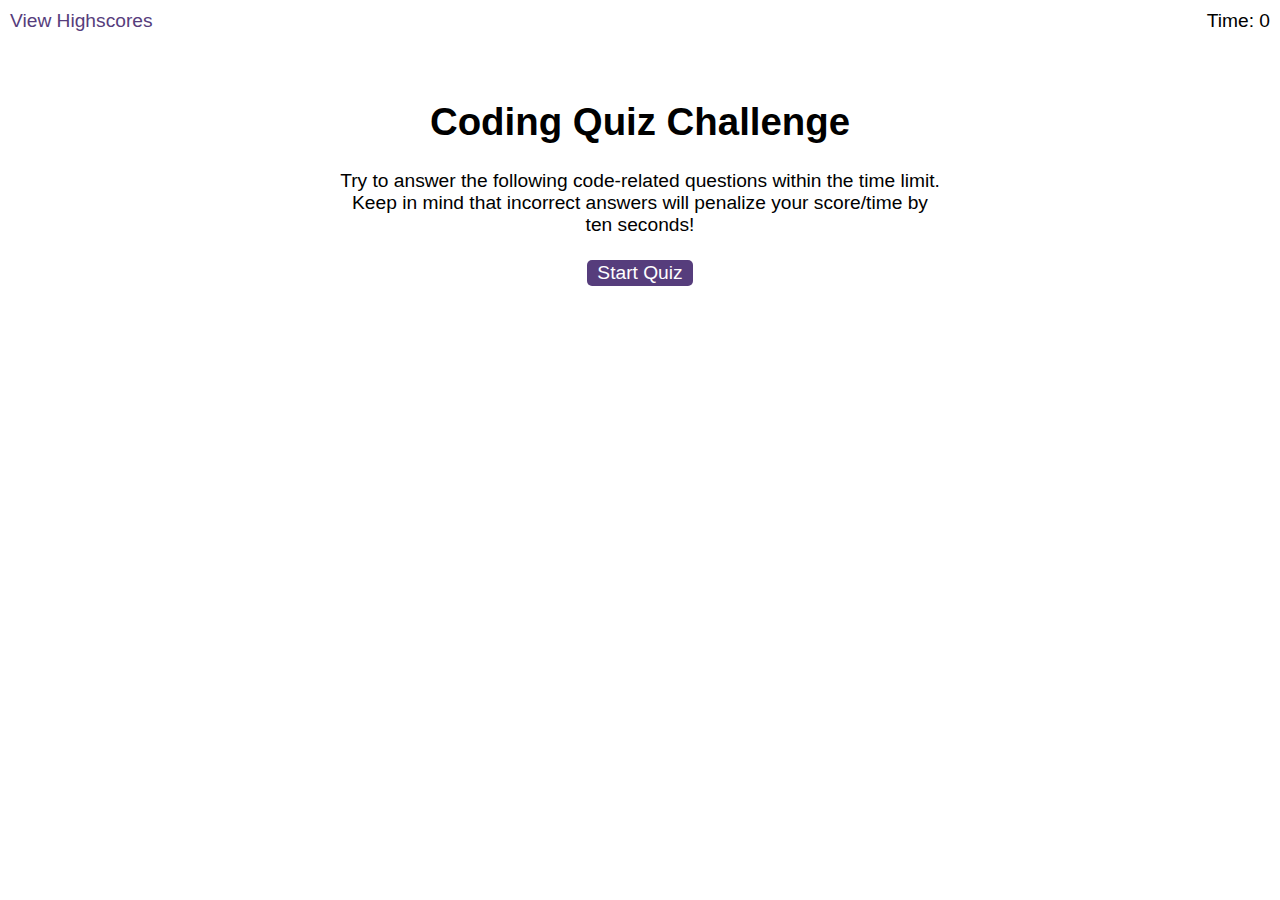
==== index.html @ b517feee "Starter files added" ====
<!DOCTYPE html>
<html lang="en-gb">
  <head>
    <meta charset="UTF-8" />
    <meta name="viewport" content="width=device-width, initial-scale=1.0" />
    <meta http-equiv="X-UA-Compatible" content="ie=edge" />
    <title>Coding Quiz</title>

    <link rel="stylesheet" href="./assets/css/styles.css" />
  </head>

  <body>
    <div class="scores"><a href="highscores.html">View Highscores</a></div>

    <div class="timer">Time: <span id="time">0</span></div>

    <div class="wrapper">
      <div id="start-screen" class="start">
        <h1>Coding Quiz Challenge</h1>
        <p>
          Try to answer the following code-related questions within the time
          limit. Keep in mind that incorrect answers will penalize your
          score/time by ten seconds!
        </p>
        <button id="start">Start Quiz</button>
      </div>

      <div id="questions" class="hide">
        <h2 id="question-title"></h2>
        <div id="choices" class="choices"></div>
      </div>

      <div id="end-screen" class="hide">
        <h2>All done!</h2>
        <p>Your final score is <span id="final-score"></span>.</p>
        <p>
          Enter initials: <input type="text" id="initials" max="3" />
          <button id="submit">Submit</button>
        </p>
      </div>

      <div id="feedback" class="feedback hide"></div>
    </div>

    <script src="./assets/js/questions.js"></script>
    <script src="./assets/js/logic.js"></script>
  </body>
</html>
---- assets/css/styles.css ----
body {
  font-family: Arial;
  font-size: 120%;
}

a {
  color: #563d7c;
  text-decoration: none;
  transition: color 0.1s;
}

a:hover {
  color: #8570a5;
}

button {
  display: inline-block;
  margin: 5px;
  cursor: pointer;
  font-size: 100%;
  background-color: #563d7c;
  border-radius: 5px;
  padding: 2px 10px;
  color: white;
  border: 0;
  transition: background-color 0.1s;
}

button:hover {
  background-color: #8570a5;
}

.choices button {
  display: block;
}

input[type="text"] {
  font-size: 100%;
}

ol {
  padding-left: 0px;
  max-height: 400px;
  overflow: auto;
}

li {
  padding: 5px;
  list-style: decimal inside none;
}

li:nth-child(odd) {
  background-color: #f3edfc;
}

.wrapper {
  margin: 100px auto 0 auto;
  max-width: 600px;
}

.hide {
  display: none;
}

.start {
  text-align: center;
}

.scores {
  position: absolute;
  top: 10px;
  left: 10px;
}

.feedback {
  font-style: italic;
  font-size: 120%;
  margin-top: 20px;
  padding-top: 10px;
  color: gray;
  border-top: 2px solid #ccc;
}

.timer {
  position: absolute;
  top: 10px;
  right: 10px;
}
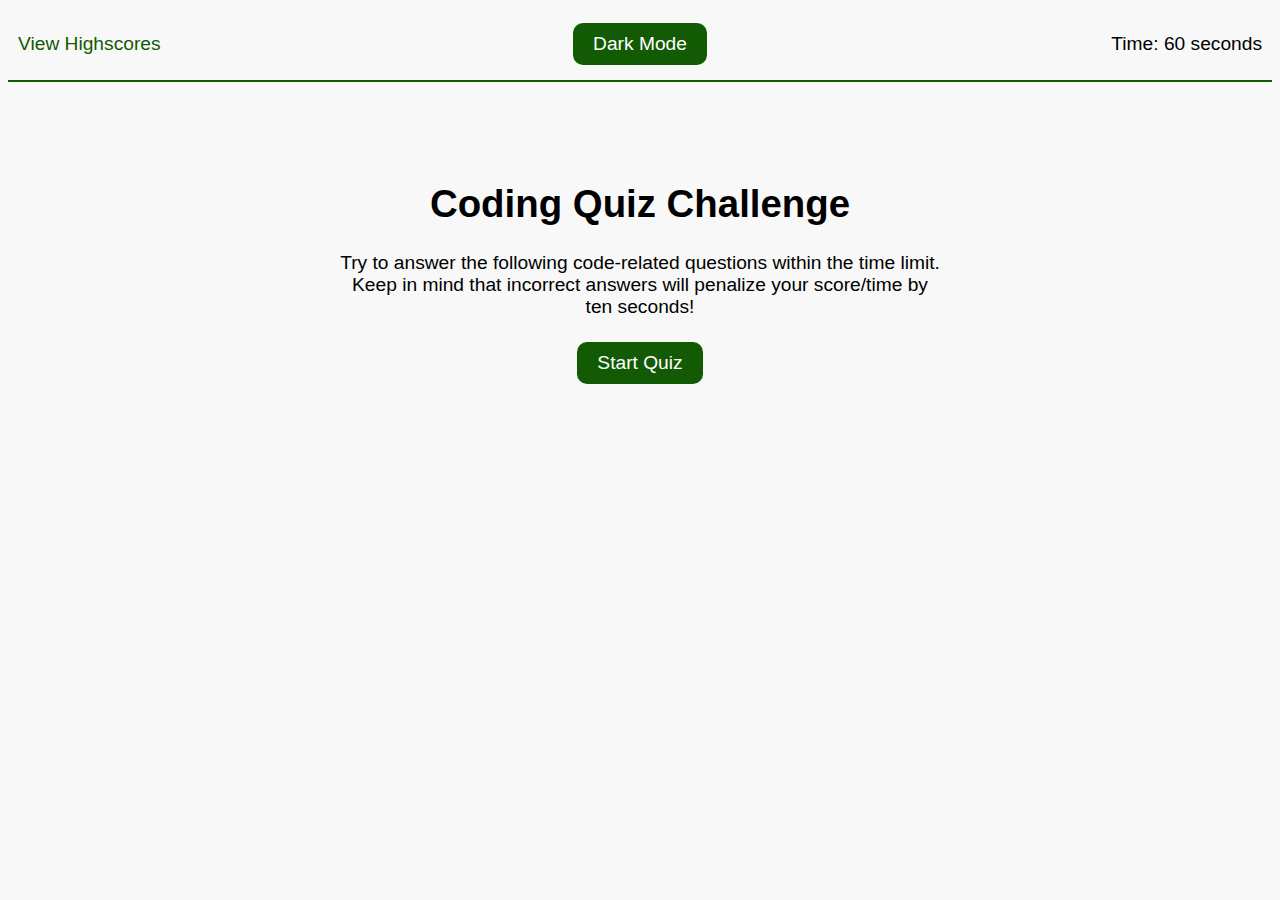
==== commit 677e6095: "Dark mode functionality added" ====
--- a/index.html
+++ b/index.html
@@ -7,15 +7,21 @@
     <title>Coding Quiz</title>
 
     <link rel="stylesheet" href="./assets/css/styles.css" />
+    <script src="./assets/js/dark-mode.js"></script>
   </head>
 
-  <body>
+  <body class="light-mode">
+    <div class="header">
     <div class="scores"><a href="highscores.html">View Highscores</a></div>
 
-    <div class="timer">Time: <span id="time">0</span></div>
+    <div class="mode-btn"><button id="dark-mode-toggle" class="dark-mode-toggle" onclick="toggleDarkMode()">Dark Mode</button></div>
 
+    <div class="timer">Time: <span id="time">60 seconds</span></div>
+    </div>
     <div class="wrapper">
       <div id="start-screen" class="start">
+
+
         <h1>Coding Quiz Challenge</h1>
         <p>
           Try to answer the following code-related questions within the time
--- a/assets/css/styles.css
+++ b/assets/css/styles.css
@@ -4,13 +4,13 @@
 }
 
 a {
-  color: #563d7c;
+  color: #125b04;
   text-decoration: none;
   transition: color 0.1s;
 }
 
 a:hover {
-  color: #8570a5;
+  color: #42a02f;
 }
 
 button {
@@ -18,16 +18,16 @@
   margin: 5px;
   cursor: pointer;
   font-size: 100%;
-  background-color: #563d7c;
-  border-radius: 5px;
-  padding: 2px 10px;
+  background-color: #125b04;
+  border-radius: 10px;
+  padding: 10px 20px;
   color: white;
   border: 0;
   transition: background-color 0.1s;
 }
 
 button:hover {
-  background-color: #8570a5;
+  background-color: #42a02f;
 }
 
 .choices button {
@@ -66,10 +66,32 @@
   text-align: center;
 }
 
+.header {
+  display: flex;
+  justify-content: space-between;
+  align-items: center;
+  padding: 10px;
+  border-bottom: 2px solid #125b04;
+}
+
+.scores,
+.mode-btn,
+.timer {
+  flex: 1;
+}
+
 .scores {
-  position: absolute;
+  text-align: left;
+  width: 100px;
   top: 10px;
-  left: 10px;
+}
+
+.mode-btn {
+  text-align: center;
+}
+
+.timer {
+  text-align: right;
 }
 
 .feedback {
@@ -81,8 +103,39 @@
   border-top: 2px solid #ccc;
 }
 
-.timer {
-  position: absolute;
-  top: 10px;
-  right: 10px;
+
+/* DARK MODE */
+
+body.dark-mode .header {
+  border-bottom: 2px solid #a0a0a0;
 }
+
+body.light-mode {
+  background-color: #f8f8f8;
+  color: #000;
+}
+
+body.dark-mode {
+  background-color: #333;
+  color: #fff;
+}
+
+.dark-mode a {
+  color: #a0a0a0;
+}
+
+.dark-mode a:hover {
+  color: #c0c0c0;
+}
+
+.dark-mode button {
+  background-color: #a0a0a0;
+}
+
+.dark-mode button:hover {
+  background-color: #c0c0c0;
+}
+
+.dark-mode li:nth-child(odd) {
+  background-color: #333;
+}
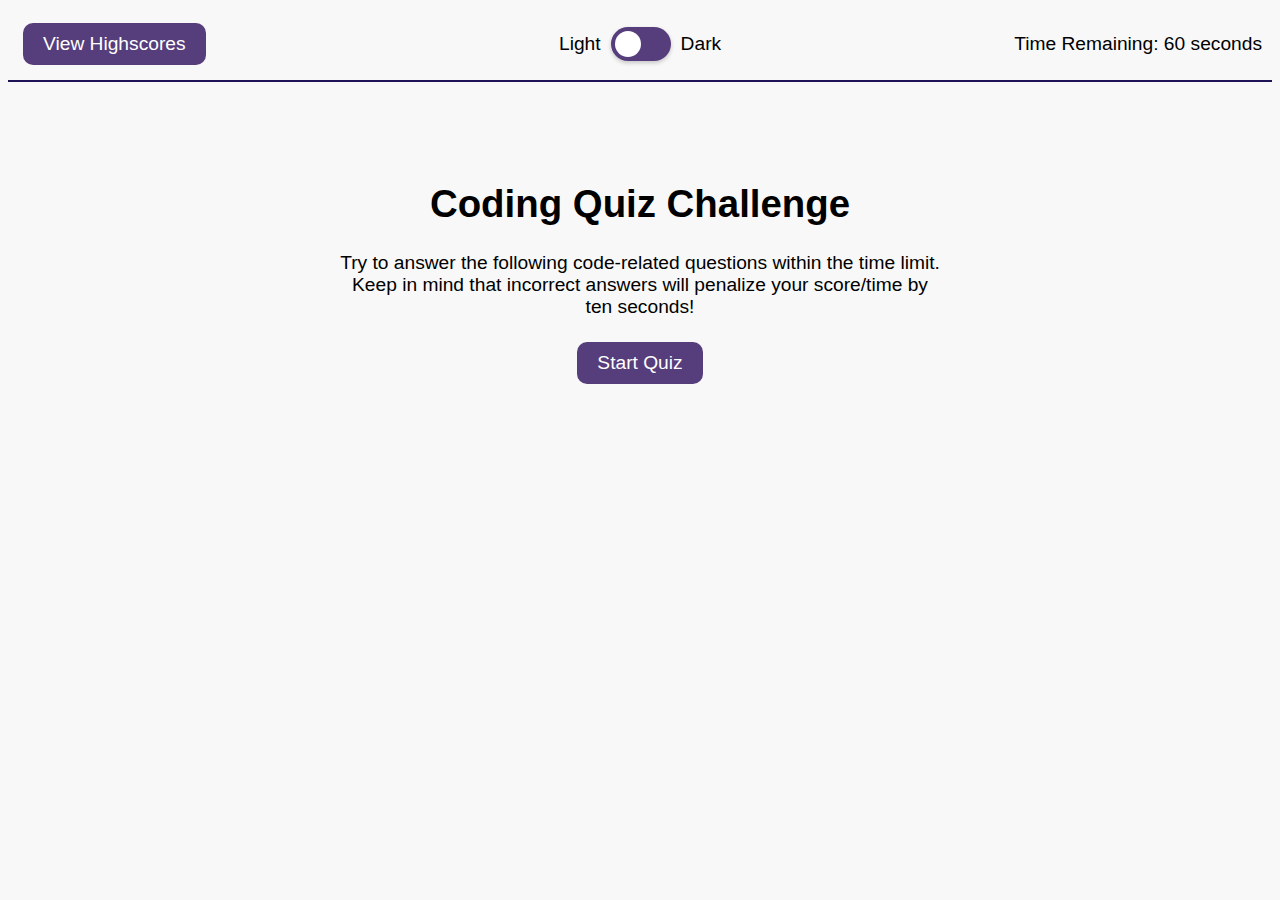
==== commit c742876f: "Dark mode button changed to slider from class, button styling changed across both modes" ====
--- a/index.html
+++ b/index.html
@@ -12,12 +12,20 @@
 
   <body class="light-mode">
     <div class="header">
-    <div class="scores"><a href="highscores.html">View Highscores</a></div>
+      <div class="scores"><a class="view-scores" href="highscores.html"><button>View Highscores</button></a></div>
+      <div class="switch-container">
+        <div class="label-left">Light</div>
 
-    <div class="mode-btn"><button id="dark-mode-toggle" class="dark-mode-toggle" onclick="toggleDarkMode()">Dark Mode</button></div>
+        <div class="dark-mode-switch">
+          <input type="checkbox" id="dark-mode-toggle" class="toggle-checkbox" onclick="toggleDarkMode()">
+          <label for="dark-mode-toggle" class="toggle-label"></label>
+        </div>
 
-    <div class="timer">Time: <span id="time">60 seconds</span></div>
+        <div class="label-right">Dark</div>
+      </div>
+      <div class="timer">Time Remaining: <span id="time">60 seconds</span></div>
     </div>
+
     <div class="wrapper">
       <div id="start-screen" class="start">
 
--- a/assets/css/styles.css
+++ b/assets/css/styles.css
@@ -4,21 +4,20 @@
 }
 
 a {
-  color: #125b04;
+  color: #201257;
   text-decoration: none;
   transition: color 0.1s;
 }
 
 a:hover {
-  color: #42a02f;
+  color: #563d7c;
 }
 
 button {
   display: inline-block;
   margin: 5px;
-  cursor: pointer;
   font-size: 100%;
-  background-color: #125b04;
+  background-color: #563d7c;
   border-radius: 10px;
   padding: 10px 20px;
   color: white;
@@ -27,7 +26,7 @@
 }
 
 button:hover {
-  background-color: #42a02f;
+  background-color: #36247c;
 }
 
 .choices button {
@@ -50,12 +49,21 @@
 }
 
 li:nth-child(odd) {
-  background-color: #f3edfc;
+  background-color: #d5c4ed;
 }
 
 .wrapper {
   margin: 100px auto 0 auto;
   max-width: 600px;
+  text-align: center;
+}
+
+.scores-wrapper {
+  margin: 100px auto 0 auto;
+  max-width: 600px;
+  text-align: center;
+  border: 2px solid #201257;
+  border-radius: 10px;
 }
 
 .hide {
@@ -71,27 +79,33 @@
   justify-content: space-between;
   align-items: center;
   padding: 10px;
-  border-bottom: 2px solid #125b04;
+  border-bottom: 2px solid #201257;
 }
 
 .scores,
 .mode-btn,
-.timer {
+.timer
+.view-scores
+.clear-scores {
   flex: 1;
+  width: 33.33% !important;
 }
 
 .scores {
   text-align: left;
   width: 100px;
   top: 10px;
+  width: 33.33% !important;
 }
 
 .mode-btn {
   text-align: center;
+  width: 33.33% !important;
 }
 
 .timer {
   text-align: right;
+  width: 33.33% !important;
 }
 
 .feedback {
@@ -110,6 +124,10 @@
   border-bottom: 2px solid #a0a0a0;
 }
 
+body.dark-mode .scores-wrapper {
+  border: 2px solid #c0c0c0;
+}
+
 body.light-mode {
   background-color: #f8f8f8;
   color: #000;
@@ -121,21 +139,84 @@
 }
 
 .dark-mode a {
-  color: #a0a0a0;
+  color: #f8f8f8;
 }
 
 .dark-mode a:hover {
-  color: #c0c0c0;
+  color: #563d7c;
 }
 
 .dark-mode button {
-  background-color: #a0a0a0;
+  background-color: #563d7c;
 }
 
 .dark-mode button:hover {
-  background-color: #c0c0c0;
+  background-color: #36247c;
 }
 
 .dark-mode li:nth-child(odd) {
-  background-color: #333;
-}
+  background-color: #575757;
+}
+
+.dark-mode li:nth-child(even) {
+  background-color: #563d7c;
+}
+
+
+/* SLIDER SWITCH */
+
+.switch-container {
+  display: flex;
+  width: 33.33%;
+  align-items: center;
+  justify-content: center;
+}
+
+.dark-mode-switch {
+  position: relative;
+  display: inline-block;
+  width: 60px;
+  height: 34px;
+}
+
+.label-left,
+.label-right {
+  margin: 0 10px;
+}
+
+.toggle-checkbox {
+  display: none;
+}
+
+.toggle-label {
+  position: absolute;
+  cursor: pointer;
+  top: 0;
+  left: 0;
+  right: 0;
+  bottom: 0;
+  background-color: #563d7c;
+  border-radius: 34px;
+  transition: background-color 0.3s, box-shadow 0.3s;
+  box-shadow: 0 2px 4px rgba(0, 0, 0, 0.2);
+}
+
+.toggle-label:before {
+  position: absolute;
+  content: "";
+  height: 26px;
+  width: 26px;
+  left: 4px;
+  bottom: 4px;
+  background-color: #fff;
+  border-radius: 50%;
+  transition: transform 0.3s;
+}
+
+.toggle-checkbox:checked + .toggle-label {
+  background-color: #563d7c;
+}
+
+.toggle-checkbox:checked + .toggle-label:before {
+  transform: translateX(26px);
+}
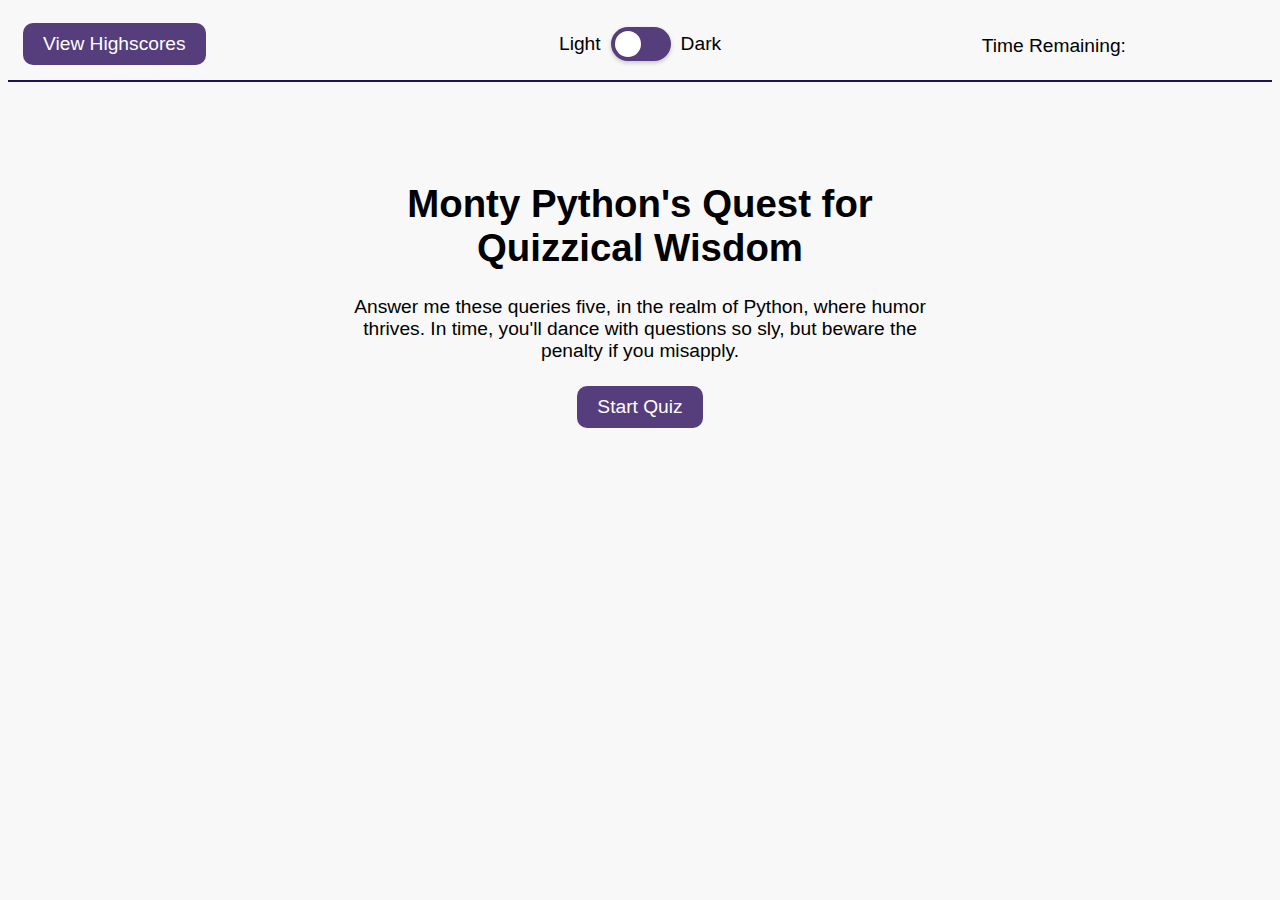
==== commit 2e72b140: "Highscore saving and clearing function added" ====
--- a/index.html
+++ b/index.html
@@ -4,7 +4,7 @@
     <meta charset="UTF-8" />
     <meta name="viewport" content="width=device-width, initial-scale=1.0" />
     <meta http-equiv="X-UA-Compatible" content="ie=edge" />
-    <title>Coding Quiz</title>
+    <title>Monty Python's Quest for Quizzical Wisdom</title>
 
     <link rel="stylesheet" href="./assets/css/styles.css" />
     <script src="./assets/js/dark-mode.js"></script>
@@ -30,11 +30,11 @@
       <div id="start-screen" class="start">
 
 
-        <h1>Coding Quiz Challenge</h1>
+        <h1>Monty Python's Quest for Quizzical Wisdom</h1>
         <p>
-          Try to answer the following code-related questions within the time
-          limit. Keep in mind that incorrect answers will penalize your
-          score/time by ten seconds!
+          Answer me these queries five,
+          in the realm of Python, where humor thrives.
+          In time, you'll dance with questions so sly, but beware the penalty if you misapply.
         </p>
         <button id="start">Start Quiz</button>
       </div>
--- a/assets/css/styles.css
+++ b/assets/css/styles.css
@@ -106,6 +106,17 @@
 .timer {
   text-align: right;
   width: 33.33% !important;
+}
+
+#timer-display {
+  text-align: center;
+  margin-top: 20px;
+}
+
+#time {
+  font-size: 24px;
+  font-weight: bold;
+  color: #f8f8f8;
 }
 
 .feedback {
@@ -220,3 +231,12 @@
 .toggle-checkbox:checked + .toggle-label:before {
   transform: translateX(26px);
 }
+
+/* MEDIA QUERIES */
+
+@media (max-width: 550px) {
+  .label-left,
+  .label-right {
+    display: none;
+  }
+}
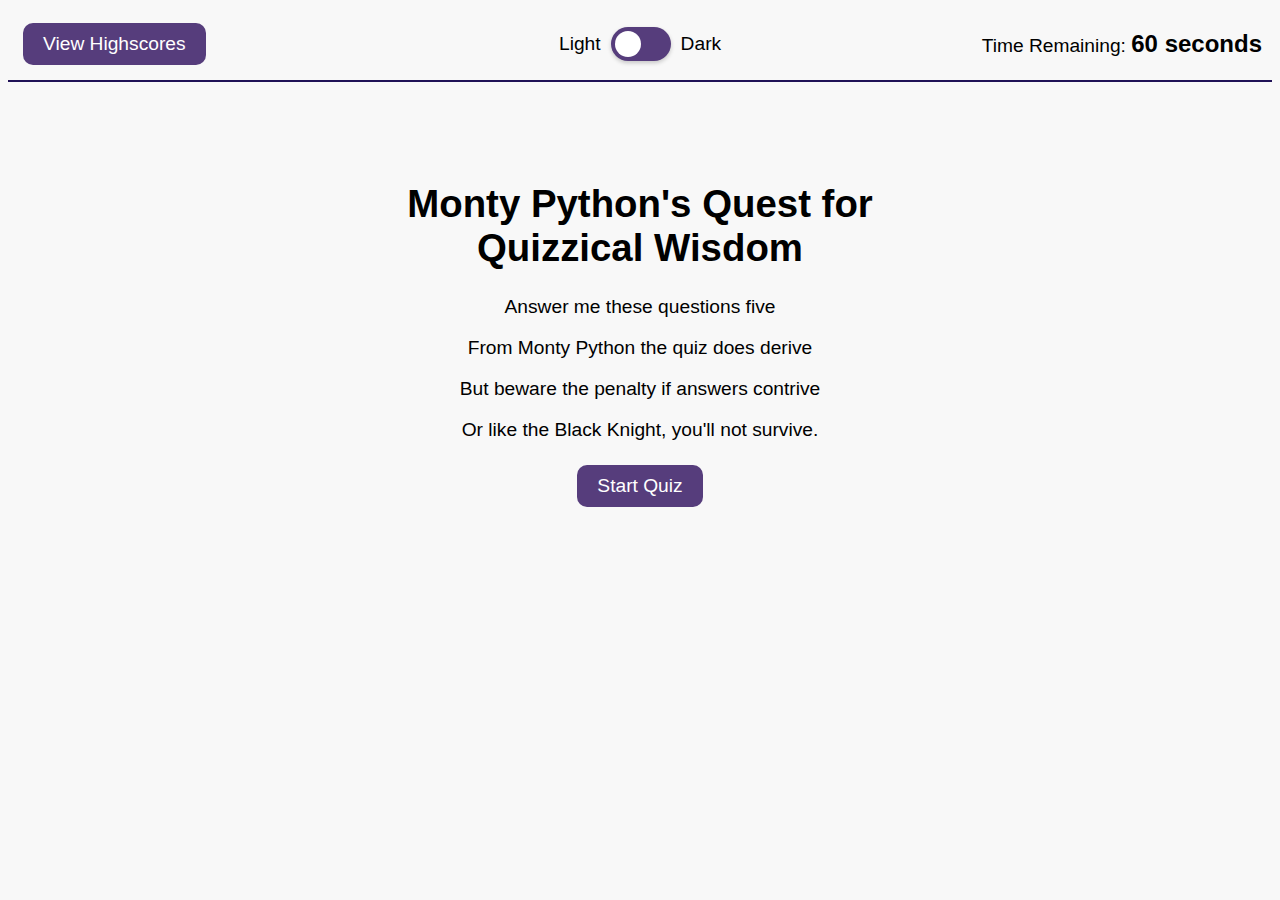
==== commit 1699de65: "High and low score audio fixed! README updated" ====
--- a/index.html
+++ b/index.html
@@ -31,11 +31,10 @@
 
 
         <h1>Monty Python's Quest for Quizzical Wisdom</h1>
-        <p>
-          Answer me these queries five,
-          in the realm of Python, where humor thrives.
-          In time, you'll dance with questions so sly, but beware the penalty if you misapply.
-        </p>
+          <p>Answer me these questions five</p>
+          <p>From Monty Python the quiz does derive</p>
+          <p>But beware the penalty if answers contrive</p>
+          <p>Or like the Black Knight, you'll not survive.</p>
         <button id="start">Start Quiz</button>
       </div>
 
--- a/assets/css/styles.css
+++ b/assets/css/styles.css
@@ -116,7 +116,7 @@
 #time {
   font-size: 24px;
   font-weight: bold;
-  color: #f8f8f8;
+  color: #000;
 }
 
 .feedback {
@@ -171,6 +171,10 @@
 
 .dark-mode li:nth-child(even) {
   background-color: #563d7c;
+}
+
+body.dark-mode #time {
+  color: #fff;
 }
 
 
